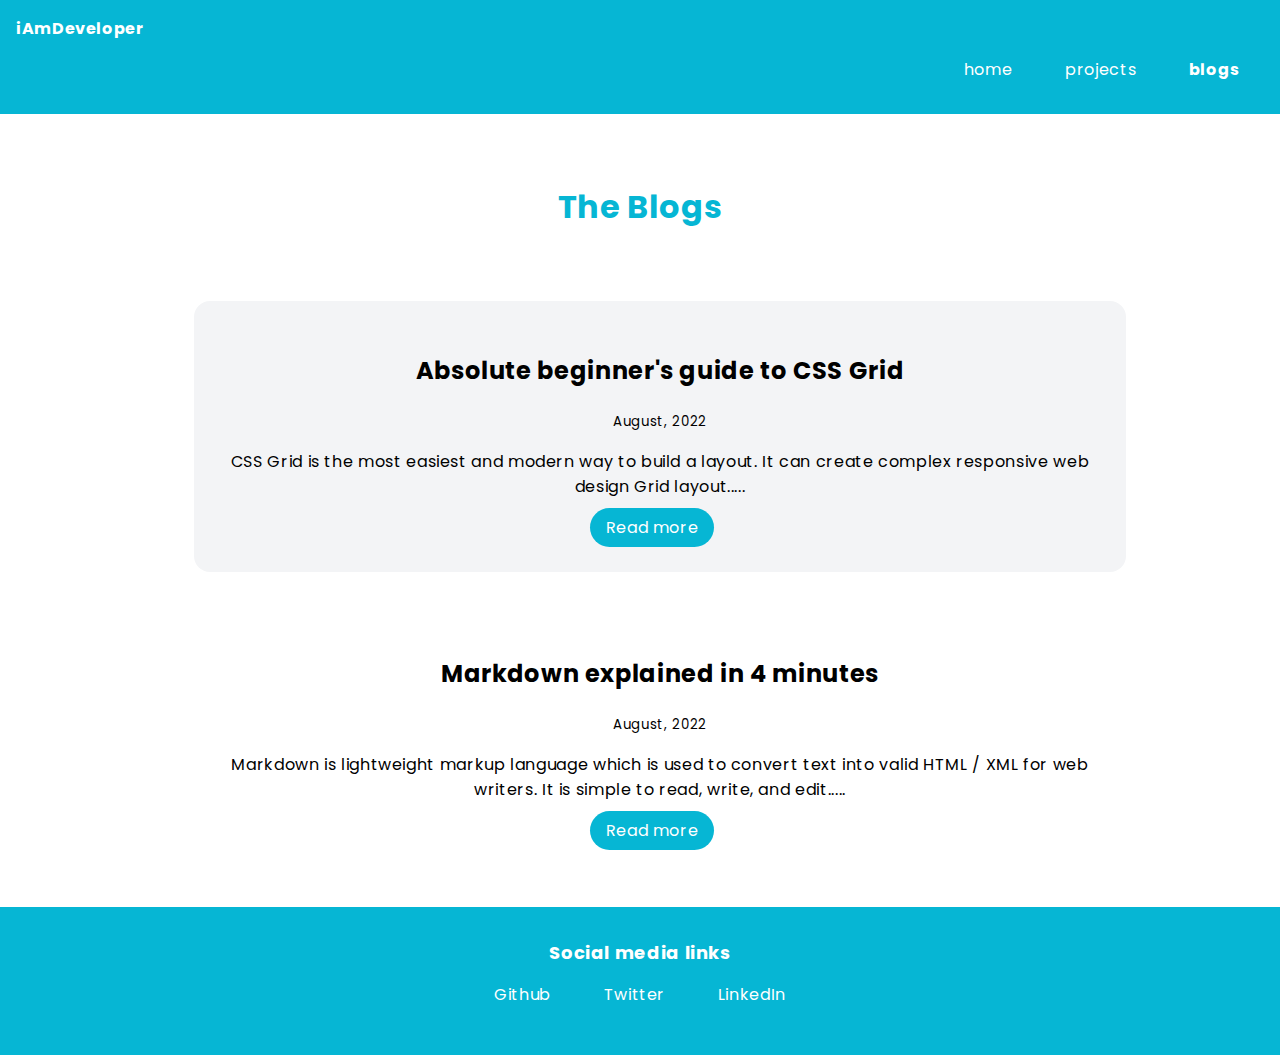
==== blogs.html @ d75e8ef9 "Blogs and projects link added" ====
<!DOCTYPE html>
<html lang="en">
  <head>
    <meta charset="UTF-8" />
    <meta http-equiv="X-UA-Compatible" content="IE=edge" />
    <meta name="viewport" content="width=device-width, initial-scale=1.0" />
    <title>Blogs | PrachiSahu</title>
    <link rel="stylesheet" href="style.css" />
  </head>
  <body>
    <nav class="navigation container">
      <div class="nav-brand">iAmDeveloper</div>
      <ul class="list-non-bullet nav-pills">
        <li class="list-item-inline">
          <a class="link" href="index.html">home</a>
        </li>
        <li class="list-item-inline">
          <a class="link" href="projects.html">projects</a>
        </li>
        <li class="list-item-inline">
          <a class="link link-active" href="blogs.html">blogs</a>
        </li>
      </ul>
    </nav>

    <header class="hero">
      <h1 class="hero-heading">
        <span class="heading-inverted">The Blogs</span>
      </h1>
    </header>

    <ul class="">
      <li class="section list-non-bullet ow">
        <h2>Absolute beginner's guide to CSS Grid</h2>
        <small>August, 2022</small>
        <p>
          CSS Grid is the most easiest and modern way to build a layout. It can
          create complex responsive web design Grid layout.....
        </p>
        <a
          class="link link-primary"
          href="https://prachiblogs.hashnode.dev/absolute-beginners-guide-to-css-grid"
          >Read more</a
        >
      </li>
      <li class="section list-non-bullet">
        <h2>Markdown explained in 4 minutes</h2>
        <small>August, 2022</small>
        <p>
          Markdown is lightweight markup language which is used to convert text
          into valid HTML / XML for web writers. It is simple to read, write,
          and edit.....
        </p>
        <a
          class="link link-primary"
          href="https://prachiblogs.hashnode.dev/markdown"
          >Read more</a
        >
      </li>
    </ul>

    <footer class="footer">
      <div class="footer-header">Social media links</div>
      <ul class="social-links list-non-bullet">
        <li class="list-item-inline">
          <a class="link" href="https://github.com/prachi-sahu-codes">Github</a>
        </li>
        <li class="list-item-inline">
          <a class="link" href="https://twitter.com/sahuprachi637">Twitter</a>
        </li>
        <li class="list-item-inline">
          <a
            class="link"
            href="https://www.linkedin.com/in/prachi-sahu-96b228200/"
            >LinkedIn</a
          >
        </li>
      </ul>
    </footer>
  </body>
</html>
---- style.css ----
@import url("https://fonts.googleapis.com/css2?family=Poppins:wght@400;500;600;700&display=swap");

:root {
  --primary-color: #06b6d4;
  --dark-gray: #6b7280;
  --off-white: #f3f4f6;
}

body {
  font-family: "Poppins", sans-serif;
  margin: 0px;
  letter-spacing: 0.04rem;
}

/****  container  ****/
.container {
  padding: 0rem 1rem;
}

.container-center {
  max-width: 600px;
  margin: auto;
}

/**  Links  **/

.link {
  text-decoration: none;
  padding: 0.5rem 1rem;
  margin-top: 1rem;
  margin-bottom: 1rem;
}
.link-primary {
  background-color: var(--primary-color);
  border-radius: 2rem;
  color: white;
  margin-right: 1rem;
}

.link-secondary {
  color: var(--primary-color);
  border-radius: 2rem;
  border: 1px solid var(--primary-color);
}

/** hr **/
hr {
  margin: 2rem 0rem;
}

/***  list  ***/
.list-non-bullet {
  list-style: none;
}

.list-item-inline {
  display: inline;
  padding: 0rem 0.5rem;
}

/***  nav  ***/

.navigation {
  background-color: var(--primary-color);
  color: white;
  padding: 1rem;
}

.navigation .nav-brand {
  font-weight: bold;
}

.navigation .link {
  color: white;
}

.navigation .nav-pills {
  /* display: flex;
  justify-content: end; */
  text-align: end;
}

.navigation .link-active {
  font-weight: bold;
}

/***  hero  ***/

.hero {
  padding: 2rem;
}

.hero .hero-img {
  max-width: 400px;
  display: block;
  margin: 2rem auto;
}

.hero .hero-heading {
  text-align: center;
  padding-top: 1rem;
  color: var(--dark-gray);
}

.hero .hero-heading .heading-inverted {
  color: var(--primary-color);
}

/***  section  ***/

.section {
  padding: 2rem;
  margin-bottom: 2rem !important;
}

.section {
  text-align: center;
  max-width: 70%;
  margin: 0 auto;
}

.ow {
  border-radius: 1rem;
  background-color: var(--off-white);
}

/***  footers  ***/

.footer {
  background-color: var(--primary-color);
  padding: 2rem 1rem;
  text-align: center;
  color: white;
}

.footer .footer-header {
  font-weight: bold;
  font-size: large;
}

.footer .link {
  color: white;
}

.footer ul {
  padding-inline-start: 0px;
}

/***extra***/
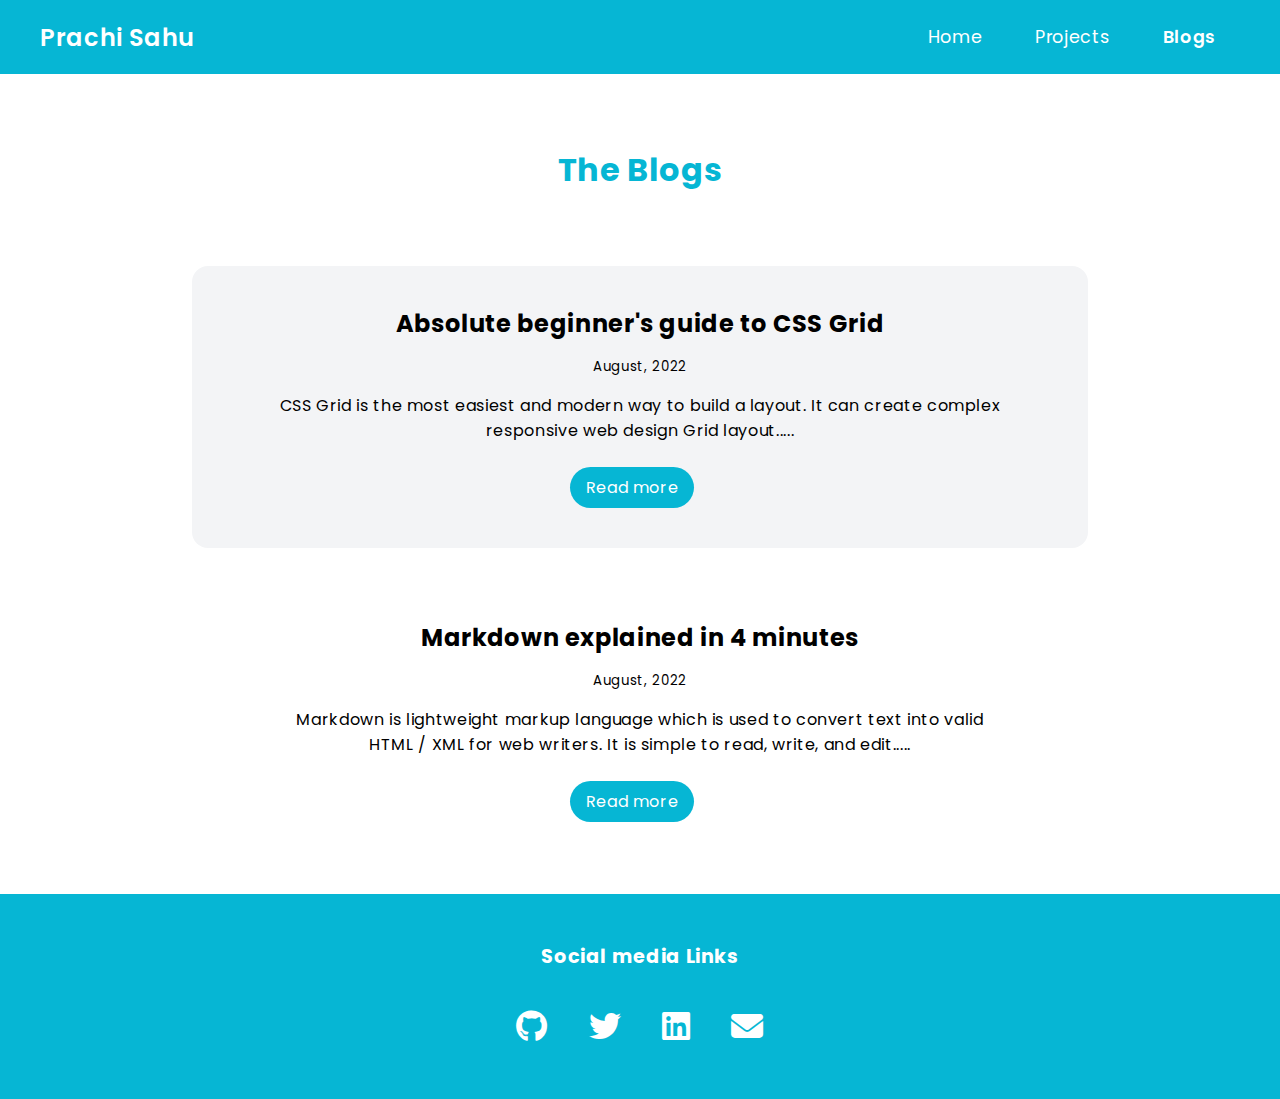
==== commit d3fbe3b7: "2 projects added" ====
--- a/blogs.html
+++ b/blogs.html
@@ -4,21 +4,25 @@
     <meta charset="UTF-8" />
     <meta http-equiv="X-UA-Compatible" content="IE=edge" />
     <meta name="viewport" content="width=device-width, initial-scale=1.0" />
+    <link
+      rel="stylesheet"
+      href="https://cdnjs.cloudflare.com/ajax/libs/font-awesome/6.2.0/css/all.min.css"
+    />
     <title>Blogs | PrachiSahu</title>
     <link rel="stylesheet" href="style.css" />
   </head>
   <body>
     <nav class="navigation container">
-      <div class="nav-brand">iAmDeveloper</div>
+      <div class="nav-brand">Prachi Sahu</div>
       <ul class="list-non-bullet nav-pills">
         <li class="list-item-inline">
-          <a class="link" href="index.html">home</a>
+          <a class="link" href="index.html">Home</a>
         </li>
         <li class="list-item-inline">
-          <a class="link" href="projects.html">projects</a>
+          <a class="link" href="projects.html">Projects</a>
         </li>
         <li class="list-item-inline">
-          <a class="link link-active" href="blogs.html">blogs</a>
+          <a class="link link-active" href="blogs.html">Blogs</a>
         </li>
       </ul>
     </nav>
@@ -32,8 +36,8 @@
     <ul class="">
       <li class="section list-non-bullet ow">
         <h2>Absolute beginner's guide to CSS Grid</h2>
-        <small>August, 2022</small>
-        <p>
+        <small class="date-li">August, 2022</small>
+        <p class="description-li">
           CSS Grid is the most easiest and modern way to build a layout. It can
           create complex responsive web design Grid layout.....
         </p>
@@ -45,8 +49,8 @@
       </li>
       <li class="section list-non-bullet">
         <h2>Markdown explained in 4 minutes</h2>
-        <small>August, 2022</small>
-        <p>
+        <small class="date-li">August, 2022</small>
+        <p class="description-li">
           Markdown is lightweight markup language which is used to convert text
           into valid HTML / XML for web writers. It is simple to read, write,
           and edit.....
@@ -59,23 +63,32 @@
       </li>
     </ul>
 
-    <footer class="footer">
-      <div class="footer-header">Social media links</div>
-      <ul class="social-links list-non-bullet">
-        <li class="list-item-inline">
-          <a class="link" href="https://github.com/prachi-sahu-codes">Github</a>
-        </li>
-        <li class="list-item-inline">
-          <a class="link" href="https://twitter.com/sahuprachi637">Twitter</a>
-        </li>
-        <li class="list-item-inline">
-          <a
-            class="link"
-            href="https://www.linkedin.com/in/prachi-sahu-96b228200/"
-            >LinkedIn</a
-          >
-        </li>
-      </ul>
+    <footer>
+      <div>
+        <div class="footer-name">Social media Links</div>
+        <a
+          class="footer-links"
+          href="https://github.com/prachi-sahu-codes"
+          target="_blank"
+        >
+          <i class="fa-brands fa-github" aria-hidden="true"></i>
+        </a>
+
+        <a class="footer-links" href="https://twitter.com/sahuprachi637">
+          <i class="fa-brands fa-twitter"></i>
+        </a>
+
+        <a
+          class="footer-links"
+          href="https://www.linkedin.com/in/prachi-sahu-96b228200/"
+        >
+          <i class="fa-brands fa-linkedin"></i>
+        </a>
+
+        <a class="footer-links" href="mailto:prachisahu998@gmail.com">
+          <i class="fa-solid fa-envelope"></i>
+        </a>
+      </div>
     </footer>
   </body>
 </html>
--- a/style.css
+++ b/style.css
@@ -6,6 +6,12 @@
   --off-white: #f3f4f6;
 }
 
+* {
+  margin: 0;
+  padding: 0;
+  box-sizing: border-box;
+}
+
 body {
   font-family: "Poppins", sans-serif;
   margin: 0px;
@@ -25,12 +31,20 @@
 /**  Links  **/
 
 .link {
+  display: inline-block;
   text-decoration: none;
   padding: 0.5rem 1rem;
-  margin-top: 1rem;
-  margin-bottom: 1rem;
-}
+  transition: all 100ms ease-in-out;
+}
+
+.link-primary:hover,
+.link-secondary:hover,
+.link:hover {
+  transform: scale(1.05);
+}
+
 .link-primary {
+  display: inline-block;
   background-color: var(--primary-color);
   border-radius: 2rem;
   color: white;
@@ -38,6 +52,7 @@
 }
 
 .link-secondary {
+  display: inline-block;
   color: var(--primary-color);
   border-radius: 2rem;
   border: 1px solid var(--primary-color);
@@ -51,6 +66,7 @@
 /***  list  ***/
 .list-non-bullet {
   list-style: none;
+  width: 70%;
 }
 
 .list-item-inline {
@@ -63,15 +79,20 @@
 .navigation {
   background-color: var(--primary-color);
   color: white;
-  padding: 1rem;
-}
-
-.navigation .nav-brand {
-  font-weight: bold;
+  padding: 1rem 2.5rem;
+  display: flex;
+  justify-content: space-between;
+  align-items: center;
+}
+
+.nav-brand {
+  font-size: 1.5rem;
+  font-weight: 600;
 }
 
 .navigation .link {
   color: white;
+  font-size: 1.1rem;
 }
 
 .navigation .nav-pills {
@@ -81,7 +102,7 @@
 }
 
 .navigation .link-active {
-  font-weight: bold;
+  font-weight: 600;
 }
 
 /***  hero  ***/
@@ -98,7 +119,7 @@
 
 .hero .hero-heading {
   text-align: center;
-  padding-top: 1rem;
+  padding: 2.5rem 0;
   color: var(--dark-gray);
 }
 
@@ -109,7 +130,7 @@
 /***  section  ***/
 
 .section {
-  padding: 2rem;
+  padding: 2.5rem;
   margin-bottom: 2rem !important;
 }
 
@@ -124,9 +145,26 @@
   background-color: var(--off-white);
 }
 
+.date-li {
+  display: inline-block;
+  margin: 1rem 1rem;
+}
+
+.description-li {
+  margin: auto;
+  margin-bottom: 1.5rem;
+  max-width: 90%;
+}
+.description {
+  margin: 1rem;
+}
+.bold {
+  font-weight: 500;
+}
+
 /***  footers  ***/
 
-.footer {
+/* .footer {
   background-color: var(--primary-color);
   padding: 2rem 1rem;
   text-align: center;
@@ -144,6 +182,39 @@
 
 .footer ul {
   padding-inline-start: 0px;
-}
-
-/***extra***/
+} */
+
+/***footer***/
+footer {
+  width: 100%;
+  font-size: 2rem;
+  font-weight: 500;
+  background-color: var(--primary-color);
+  padding: 2rem 1rem;
+  text-align: center;
+  color: white;
+}
+
+.footer-links {
+  display: inline-block;
+  color: #fff;
+  padding: 1rem;
+  text-decoration: none;
+  font-size: 2rem;
+}
+
+.footer-links:hover {
+  transform: scale(1.05);
+}
+
+.footer-name {
+  font-size: 1.2rem;
+  padding: 1rem 1rem 1rem 1rem;
+  font-weight: bold;
+}
+
+.projects-ul {
+  display: flex;
+  flex-direction: column-reverse;
+  width: 100%;
+}
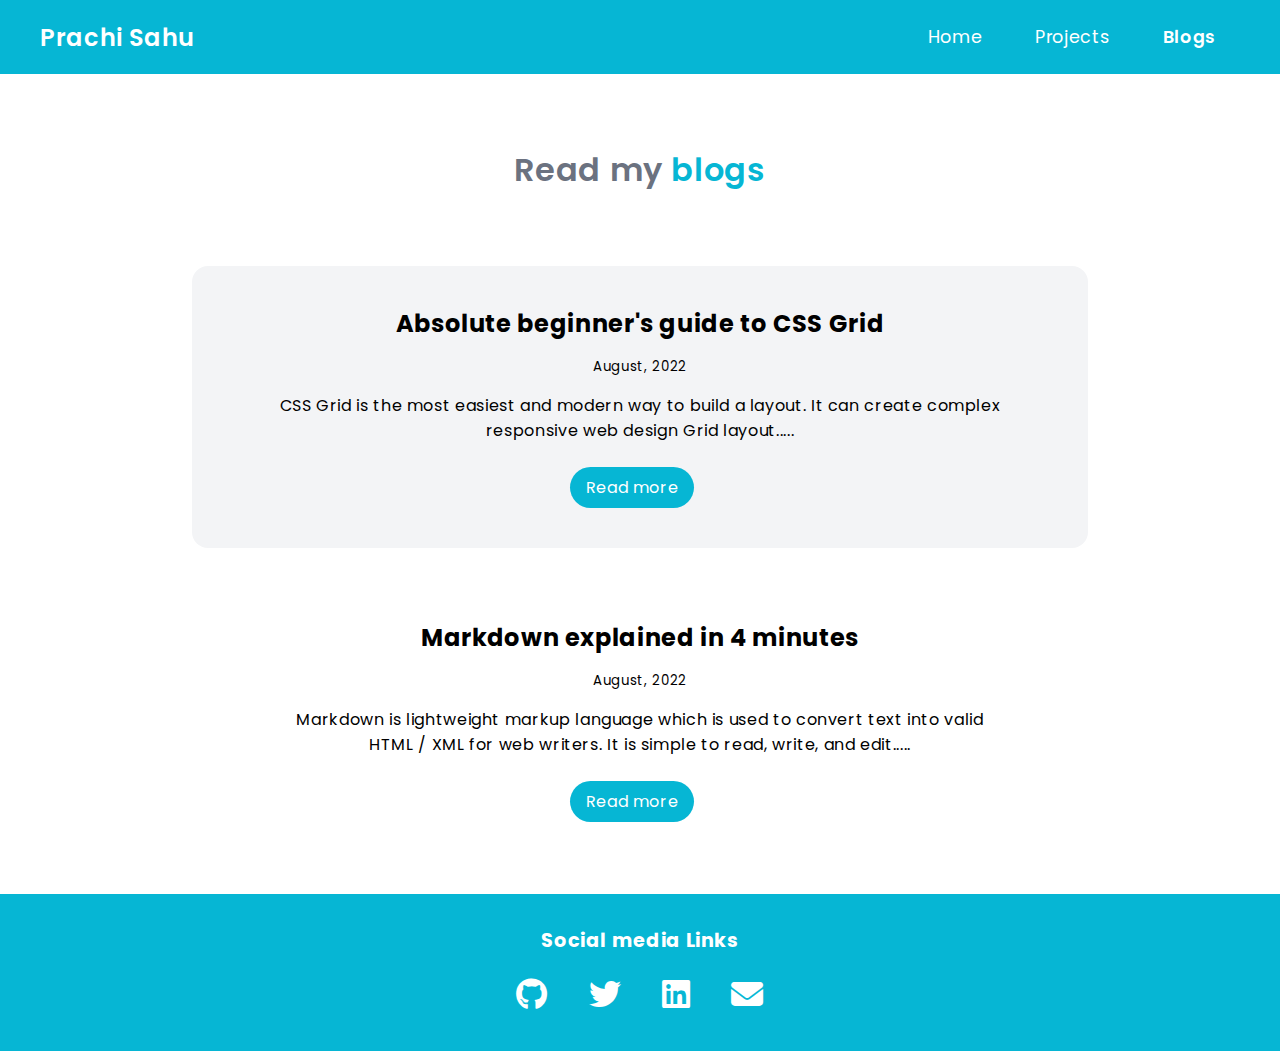
==== commit 665e4b4a: "minor modifications in header and footer" ====
--- a/blogs.html
+++ b/blogs.html
@@ -29,7 +29,8 @@
 
     <header class="hero">
       <h1 class="hero-heading">
-        <span class="heading-inverted">The Blogs</span>
+        Read my
+        <span class="heading-inverted">blogs</span>
       </h1>
     </header>
 
--- a/style.css
+++ b/style.css
@@ -121,6 +121,7 @@
   text-align: center;
   padding: 2.5rem 0;
   color: var(--dark-gray);
+  font-weight: 600;
 }
 
 .hero .hero-heading .heading-inverted {
@@ -190,7 +191,7 @@
   font-size: 2rem;
   font-weight: 500;
   background-color: var(--primary-color);
-  padding: 2rem 1rem;
+  padding: 1rem;
   text-align: center;
   color: white;
 }
@@ -198,7 +199,7 @@
 .footer-links {
   display: inline-block;
   color: #fff;
-  padding: 1rem;
+  padding: 0 1rem 1rem;
   text-decoration: none;
   font-size: 2rem;
 }
@@ -209,7 +210,7 @@
 
 .footer-name {
   font-size: 1.2rem;
-  padding: 1rem 1rem 1rem 1rem;
+  padding: 1rem;
   font-weight: bold;
 }
 
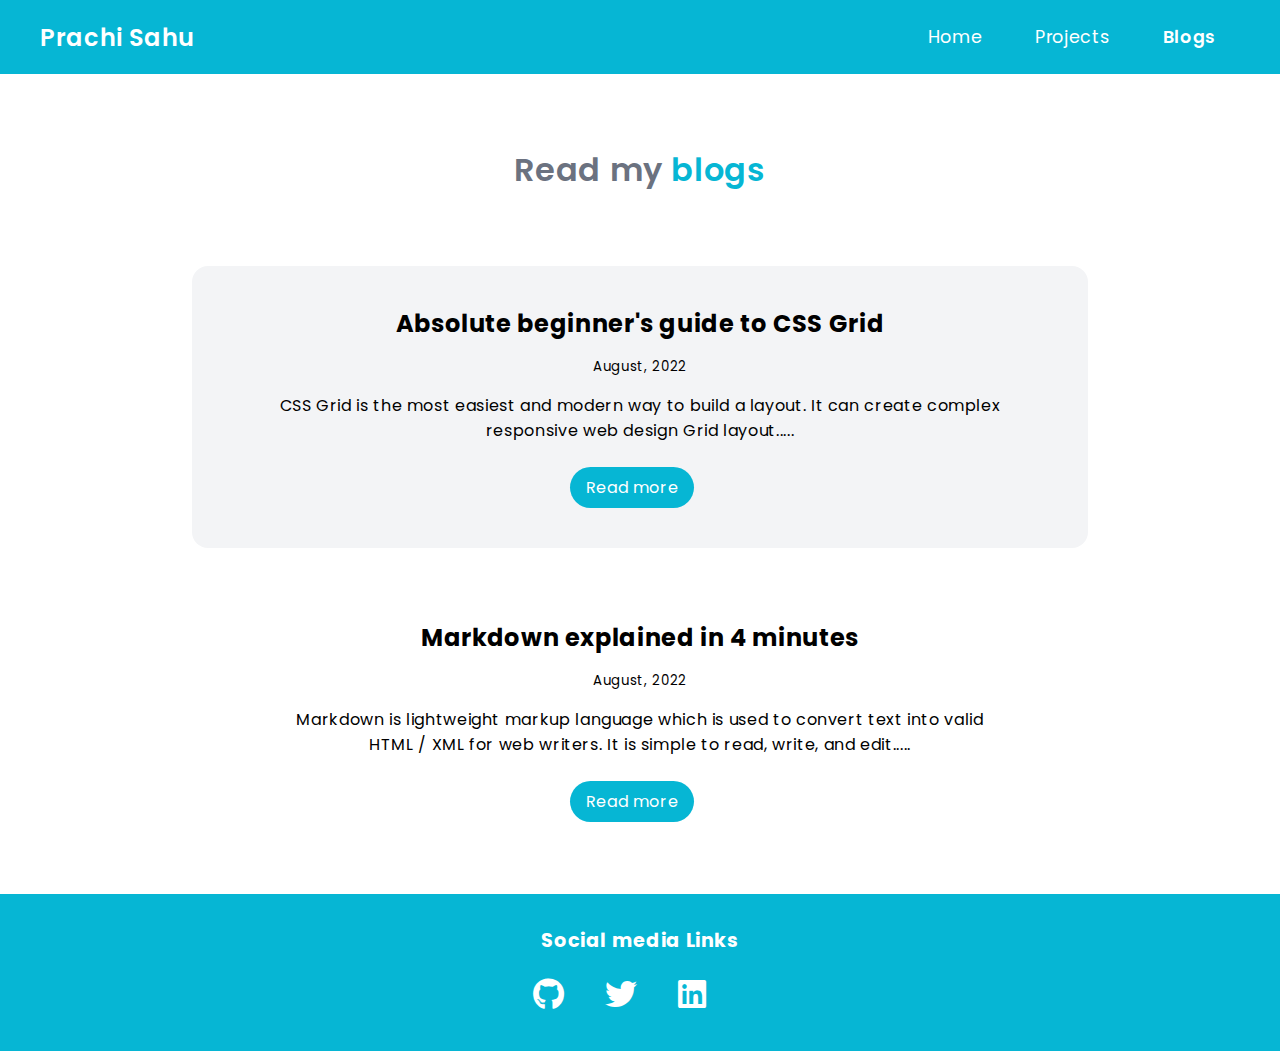
==== commit cc1ae222: "html updated" ====
--- a/blogs.html
+++ b/blogs.html
@@ -45,6 +45,7 @@
         <a
           class="link link-primary"
           href="https://prachiblogs.hashnode.dev/absolute-beginners-guide-to-css-grid"
+          target="_blank"
           >Read more</a
         >
       </li>
@@ -59,6 +60,7 @@
         <a
           class="link link-primary"
           href="https://prachiblogs.hashnode.dev/markdown"
+          target="_blank"
           >Read more</a
         >
       </li>
@@ -75,18 +77,23 @@
           <i class="fa-brands fa-github" aria-hidden="true"></i>
         </a>
 
-        <a class="footer-links" href="https://twitter.com/sahuprachi637">
+        <a
+          class="footer-links"
+          href="https://twitter.com/sahuprachi637"
+          target="_blank"
+        >
           <i class="fa-brands fa-twitter"></i>
         </a>
 
         <a
           class="footer-links"
           href="https://www.linkedin.com/in/prachi-sahu-96b228200/"
+          target="_blank"
         >
           <i class="fa-brands fa-linkedin"></i>
         </a>
 
-        <a class="footer-links" href="mailto:prachisahu998@gmail.com">
+        <a class="footer-links" href="mailto:prachisahu998@gmail.com" target="_blank>
           <i class="fa-solid fa-envelope"></i>
         </a>
       </div>
--- a/style.css
+++ b/style.css
@@ -163,27 +163,11 @@
   font-weight: 500;
 }
 
-/***  footers  ***/
-
-/* .footer {
-  background-color: var(--primary-color);
-  padding: 2rem 1rem;
-  text-align: center;
-  color: white;
+.projects-ul {
+  display: flex;
+  flex-direction: column-reverse;
+  width: 100%;
 }
-
-.footer .footer-header {
-  font-weight: bold;
-  font-size: large;
-}
-
-.footer .link {
-  color: white;
-}
-
-.footer ul {
-  padding-inline-start: 0px;
-} */
 
 /***footer***/
 footer {
@@ -213,9 +197,3 @@
   padding: 1rem;
   font-weight: bold;
 }
-
-.projects-ul {
-  display: flex;
-  flex-direction: column-reverse;
-  width: 100%;
-}
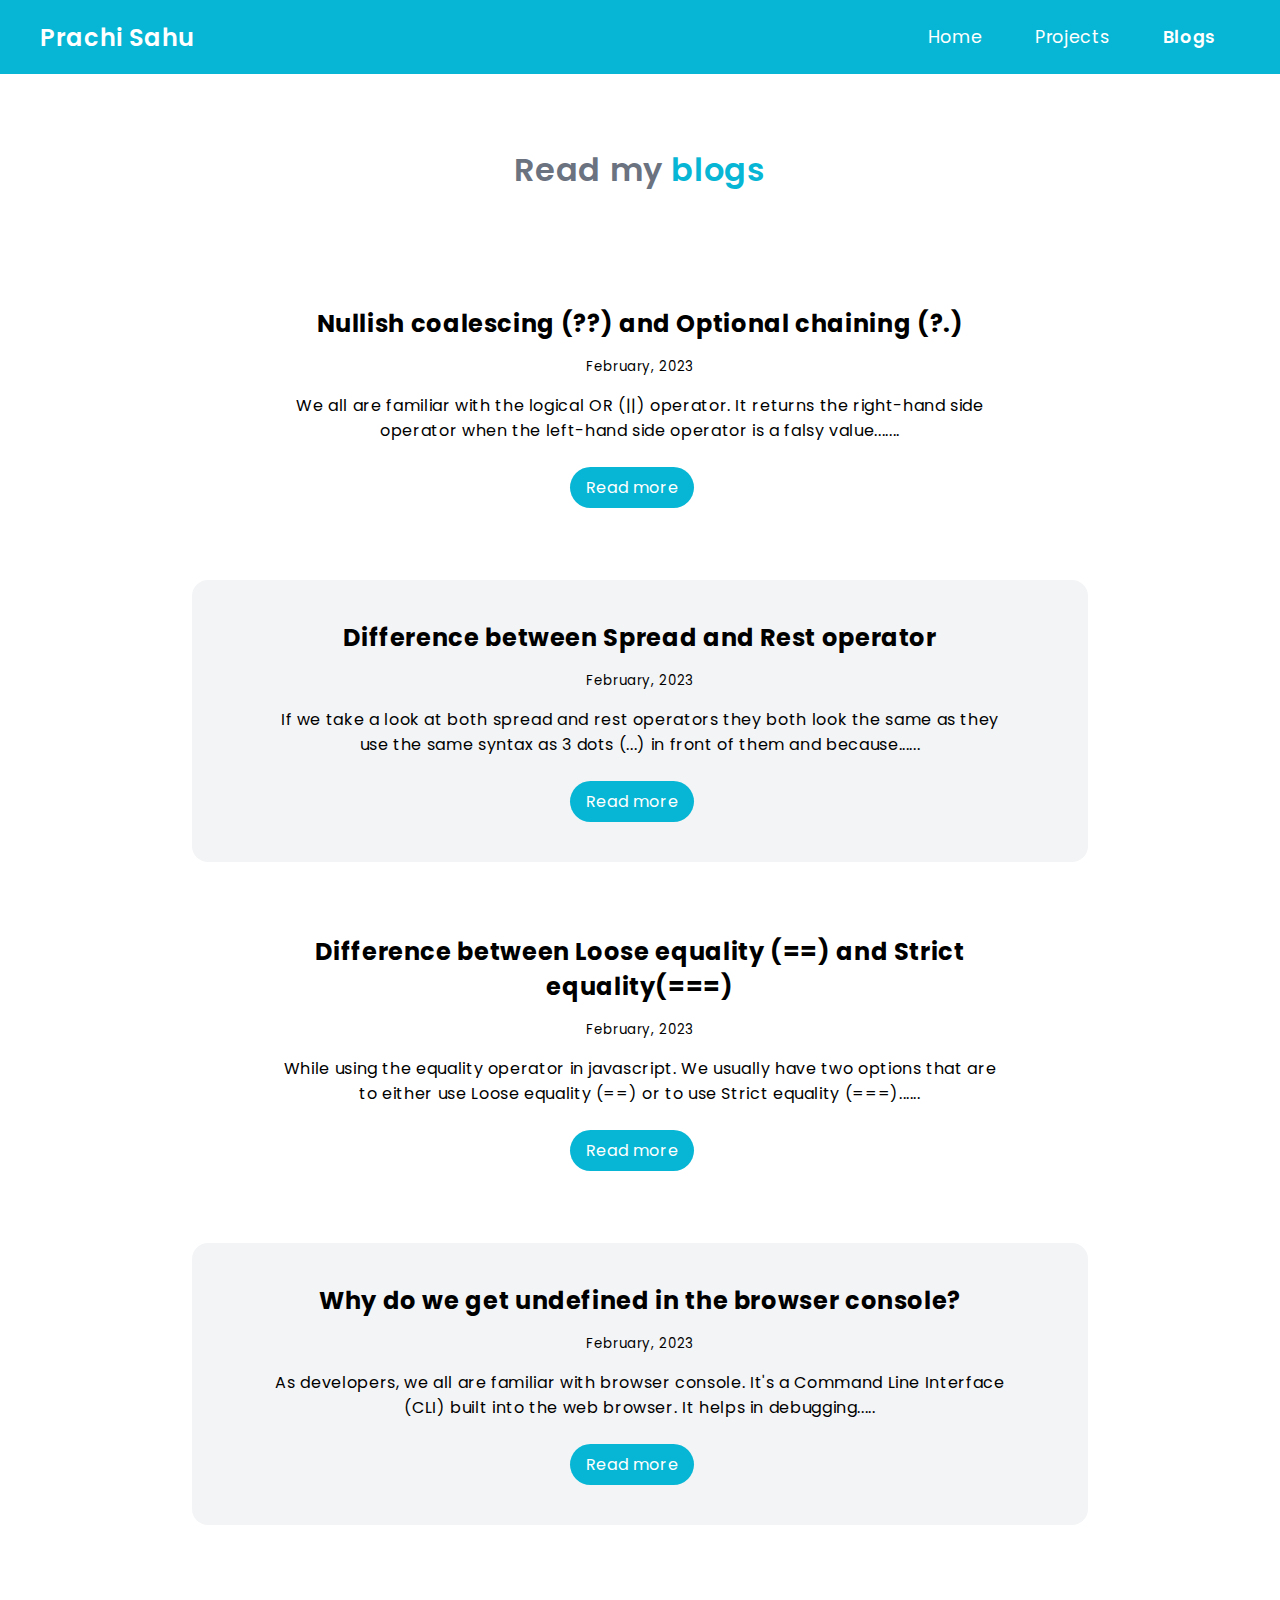
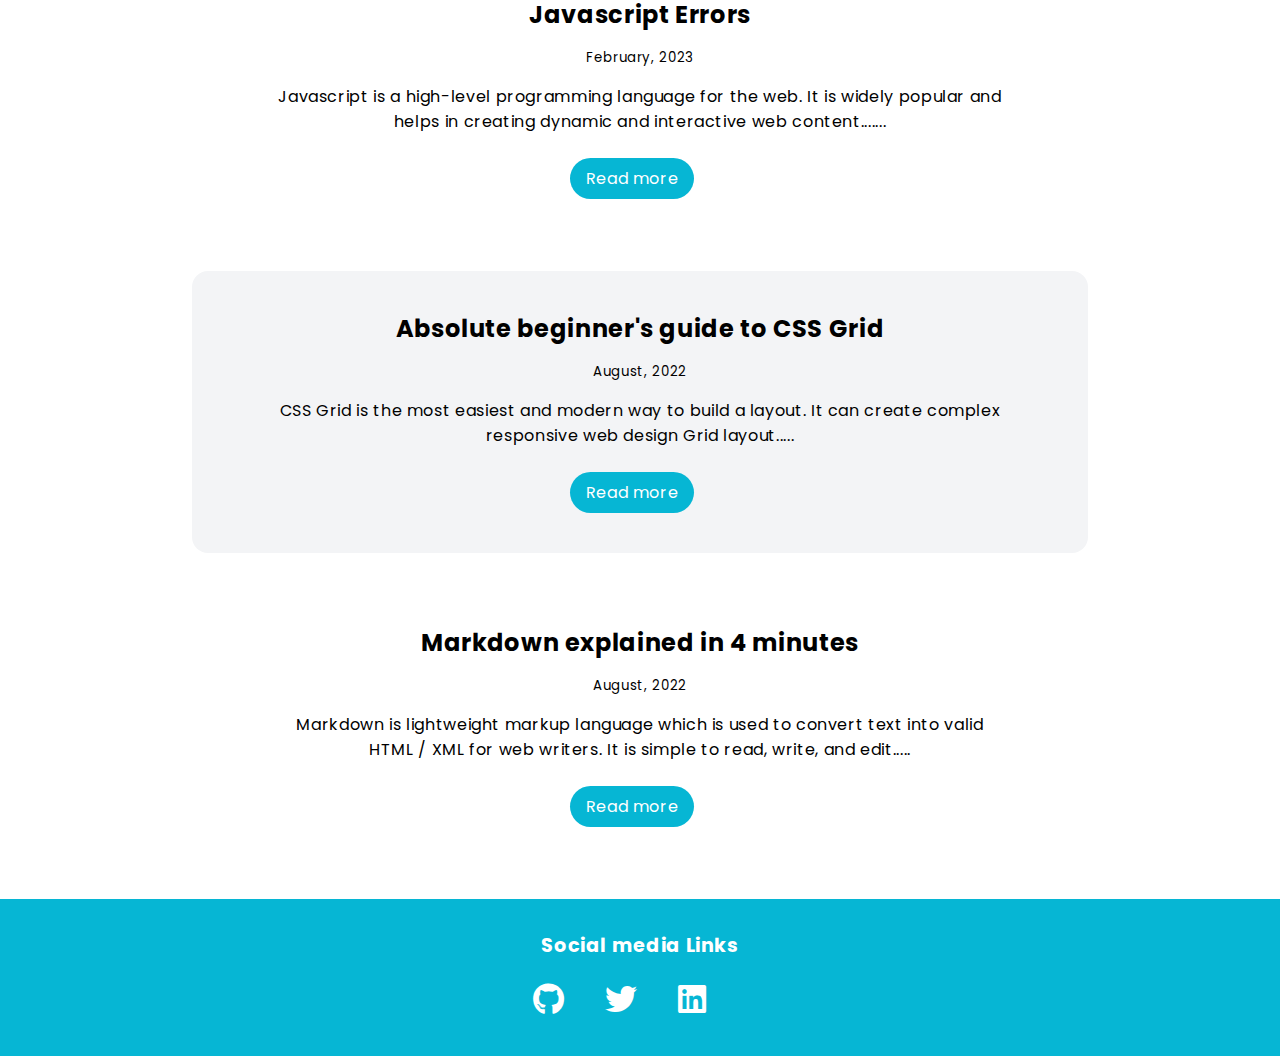
==== commit f5d1f1a6: "blogs added" ====
--- a/blogs.html
+++ b/blogs.html
@@ -34,7 +34,78 @@
       </h1>
     </header>
 
-    <ul class="">
+    <ul class="unordered-list">
+
+      <li class="section list-non-bullet">
+        <h2>Nullish coalescing (??) and Optional chaining (?.)</h2>
+        <small class="date-li">February, 2023</small>
+        <p class="description-li">
+          We all are familiar with the logical OR (||) operator. It returns the right-hand side operator when the left-hand side operator is a falsy value.......
+        </p>
+        <a
+          class="link link-primary"
+          href="https://prachiblogs.hashnode.dev/nullish-coalescing-and-optional-chaining"
+          target="_blank"
+          >Read more</a
+        >
+      </li>
+
+      <li class="section list-non-bullet ow">
+        <h2>Difference between Spread and Rest operator</h2>
+        <small class="date-li">February, 2023</small>
+        <p class="description-li">
+          If we take a look at both spread and rest operators they both look the same as they use the same syntax as 3 dots (...) in front of them and because......
+        </p>
+        <a
+          class="link link-primary"
+          href="https://prachiblogs.hashnode.dev/difference-between-spread-and-rest-operator"
+          target="_blank"
+          >Read more</a
+        >
+      </li>
+
+      <li class="section list-non-bullet">
+        <h2>Difference between Loose equality (==) and Strict equality(===)</h2>
+        <small class="date-li">February, 2023</small>
+        <p class="description-li">
+          While using the equality operator in javascript. We usually have two options that are to either use Loose equality (==) or to use Strict equality (===)......
+        </p>
+        <a
+          class="link link-primary"
+          href="https://prachiblogs.hashnode.dev/difference-between-loose-equality-and-strict-equality"
+          target="_blank"
+          >Read more</a
+        >
+      </li>
+
+      <li class="section list-non-bullet ow">
+        <h2>Why do we get undefined in the browser console?</h2>
+        <small class="date-li">February, 2023</small>
+        <p class="description-li">
+          As developers, we all are familiar with browser console. It's a Command Line Interface (CLI) built into the web browser. It helps in debugging.....
+        </p>
+        <a
+          class="link link-primary"
+          href="https://prachiblogs.hashnode.dev/why-do-we-get-undefined-in-the-browser-console"
+          target="_blank"
+          >Read more</a
+        >
+      </li>
+
+      <li class="section list-non-bullet">
+        <h2>Javascript Errors</h2>
+        <small class="date-li">February, 2023</small>
+        <p class="description-li">
+          Javascript is a high-level programming language for the web. It is widely popular and helps in creating dynamic and interactive web content.......
+        </p>
+        <a
+          class="link link-primary"
+          href="https://prachiblogs.hashnode.dev/javascript-errors"
+          target="_blank"
+          >Read more</a
+        >
+      </li>
+
       <li class="section list-non-bullet ow">
         <h2>Absolute beginner's guide to CSS Grid</h2>
         <small class="date-li">August, 2022</small>
@@ -64,6 +135,7 @@
           >Read more</a
         >
       </li>
+
     </ul>
 
     <footer>
@@ -79,7 +151,7 @@
 
         <a
           class="footer-links"
-          href="https://twitter.com/sahuprachi637"
+          href="https://twitter.com/_prachi_sahu"
           target="_blank"
         >
           <i class="fa-brands fa-twitter"></i>
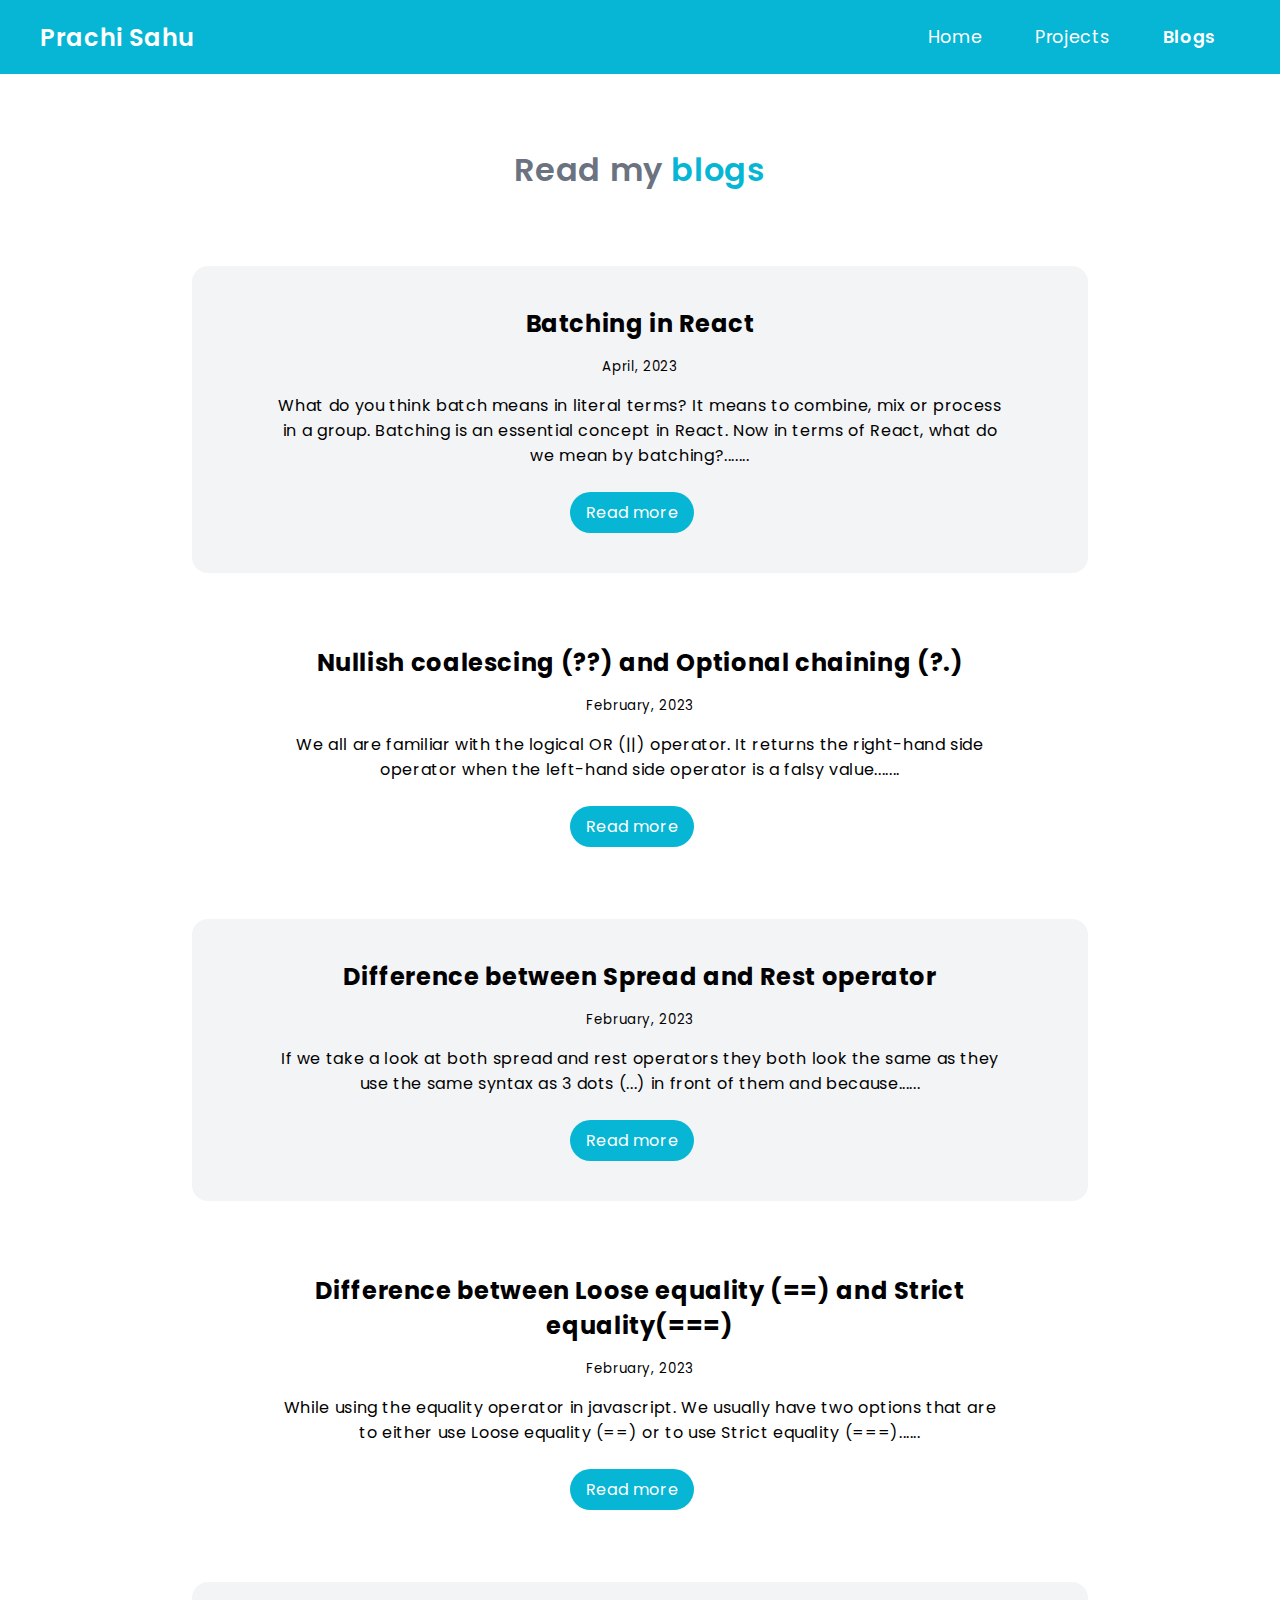
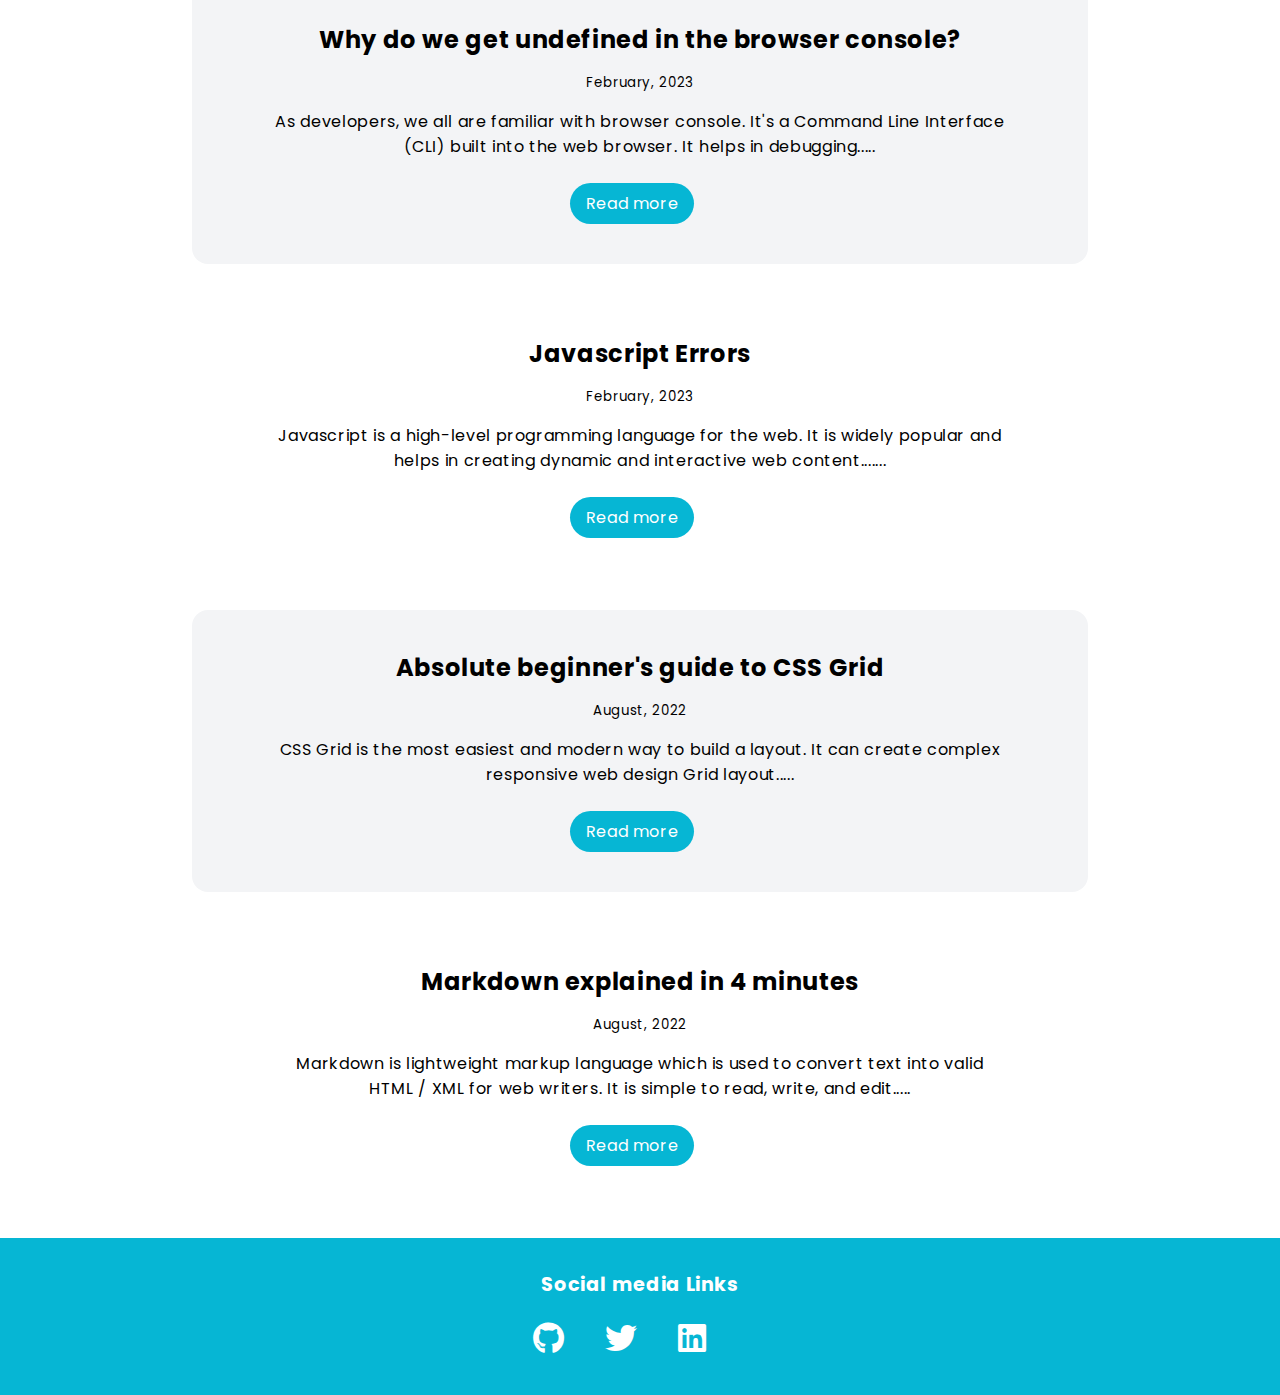
==== commit 4c648065: "feat: major project added" ====
--- a/blogs.html
+++ b/blogs.html
@@ -35,6 +35,20 @@
     </header>
 
     <ul class="unordered-list">
+
+      <li class="section list-non-bullet ow">
+        <h2>Batching in React</h2>
+        <small class="date-li">April, 2023</small>
+        <p class="description-li">
+          What do you think batch means in literal terms? It means to combine, mix or process in a group. Batching is an essential concept in React. Now in terms of React, what do we mean by batching?.......
+        </p>
+        <a
+          class="link link-primary"
+          href="https://prachiblogs.hashnode.dev/batching-in-react?source=more_articles_bottom_blogs"
+          target="_blank"
+          >Read more</a
+        >
+      </li>
 
       <li class="section list-non-bullet">
         <h2>Nullish coalescing (??) and Optional chaining (?.)</h2>
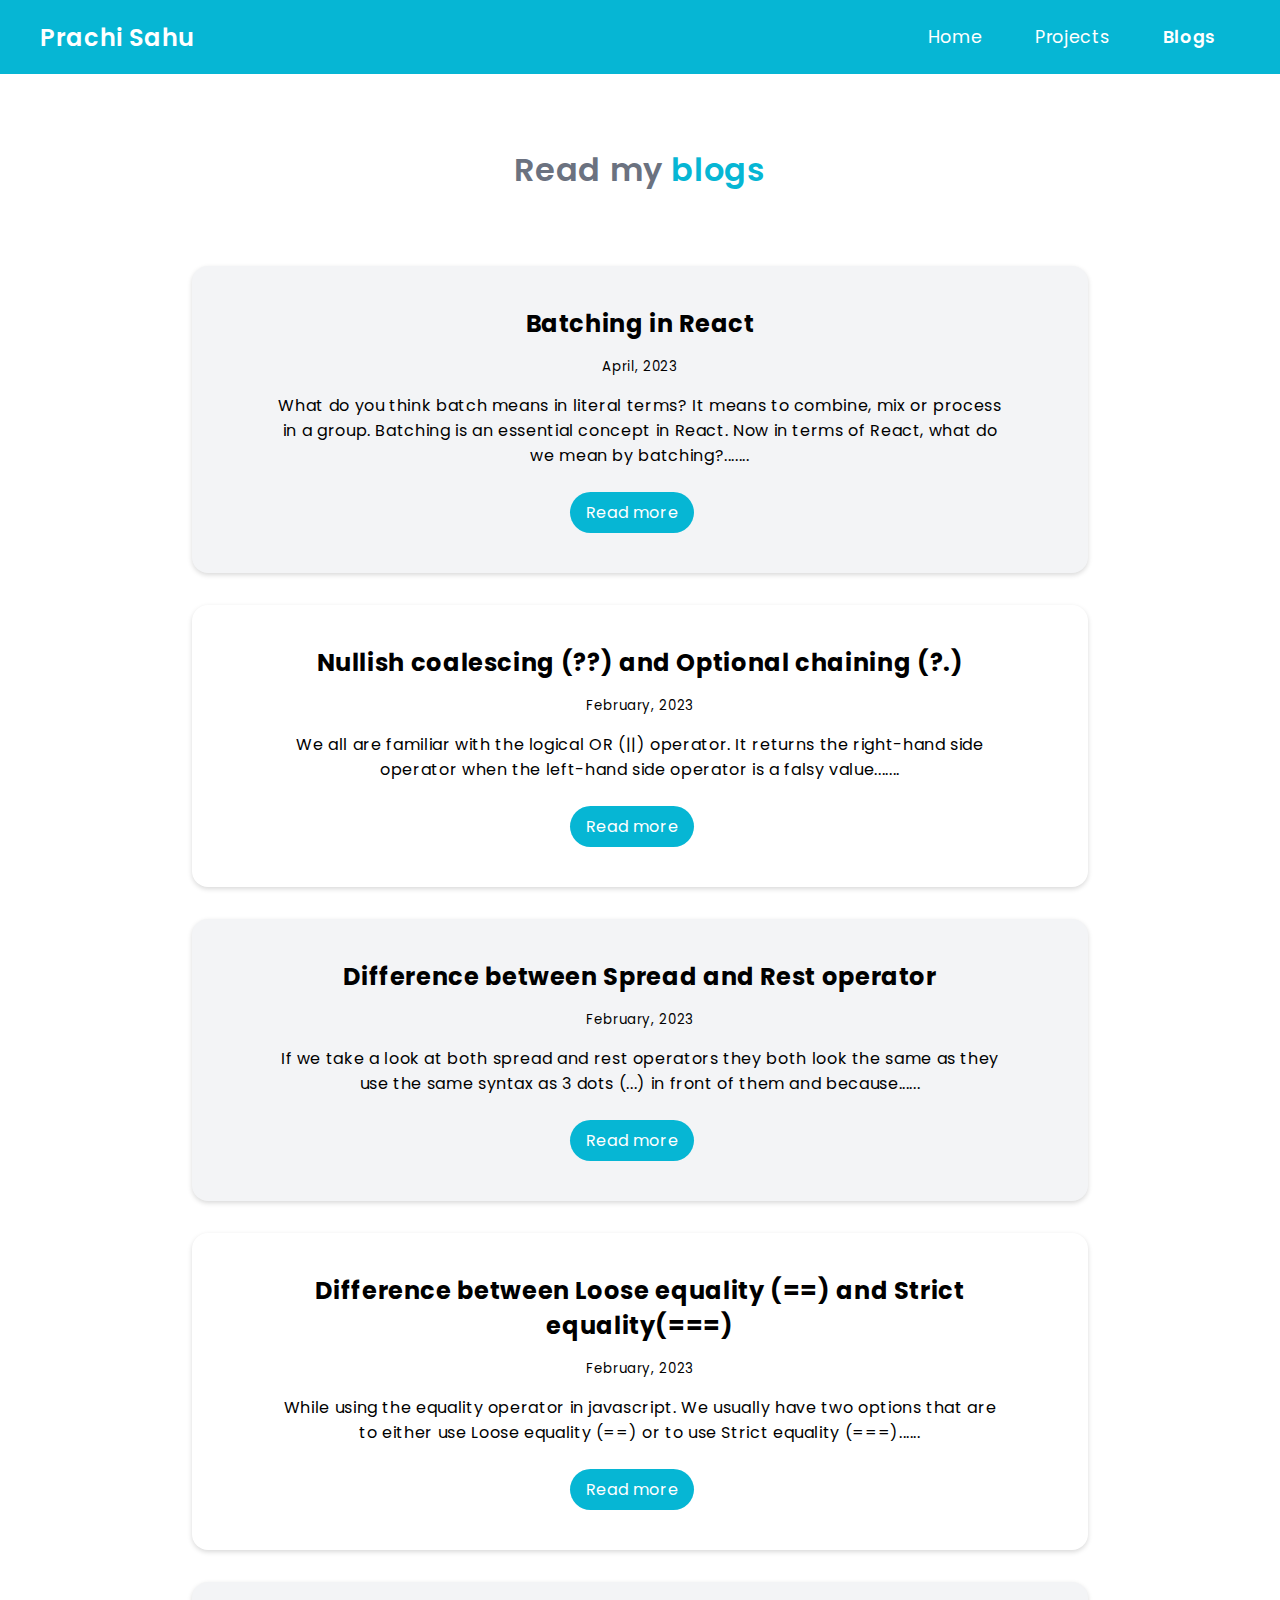
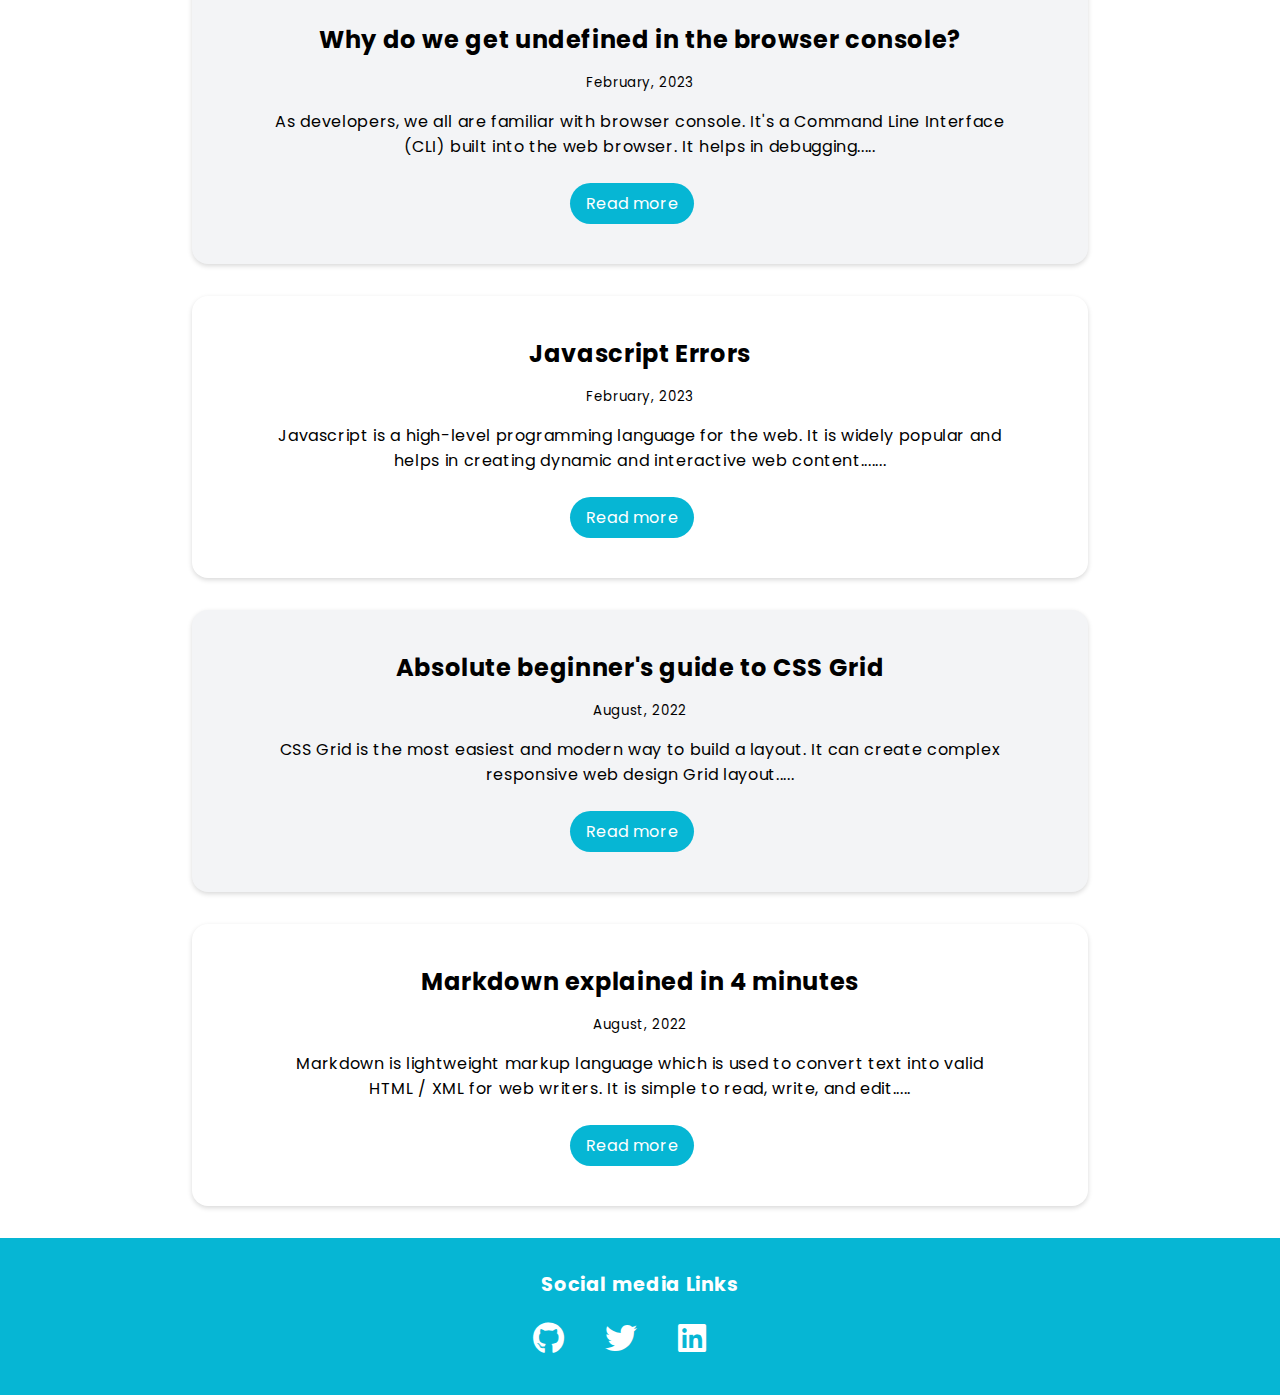
==== commit 25d974b2: "css: css added" ====
--- a/blogs.html
+++ b/blogs.html
@@ -50,7 +50,7 @@
         >
       </li>
 
-      <li class="section list-non-bullet">
+      <li class="section list-non-bullet ow1">
         <h2>Nullish coalescing (??) and Optional chaining (?.)</h2>
         <small class="date-li">February, 2023</small>
         <p class="description-li">
@@ -78,7 +78,7 @@
         >
       </li>
 
-      <li class="section list-non-bullet">
+      <li class="section list-non-bullet ow1">
         <h2>Difference between Loose equality (==) and Strict equality(===)</h2>
         <small class="date-li">February, 2023</small>
         <p class="description-li">
@@ -106,7 +106,7 @@
         >
       </li>
 
-      <li class="section list-non-bullet">
+      <li class="section list-non-bullet ow1">
         <h2>Javascript Errors</h2>
         <small class="date-li">February, 2023</small>
         <p class="description-li">
@@ -134,7 +134,7 @@
           >Read more</a
         >
       </li>
-      <li class="section list-non-bullet">
+      <li class="section list-non-bullet ow1">
         <h2>Markdown explained in 4 minutes</h2>
         <small class="date-li">August, 2022</small>
         <p class="description-li">
--- a/style.css
+++ b/style.css
@@ -3,6 +3,7 @@
 :root {
   --primary-color: #06b6d4;
   --dark-gray: #6b7280;
+  --dark-lightGray: #dadde3;
   --off-white: #f3f4f6;
 }
 
@@ -132,7 +133,20 @@
 
 .section {
   padding: 2.5rem;
+  position: relative;
   margin-bottom: 2rem !important;
+}
+
+.tag {
+  position: absolute;
+  top: 0;
+  left: 0;
+  background-color: #06b6d4;
+  padding: 0.5rem;
+  font-weight: bold;
+  color: #fff;
+  border-top-left-radius: 1rem;
+  border-bottom-right-radius: 1rem;
 }
 
 .section {
@@ -141,9 +155,16 @@
   margin: 0 auto;
 }
 
+.ow1{
+  border-radius: 1rem;
+  box-shadow: 0 2px 5px rgb(217, 217, 217);
+  /* background-color: var(--dark-lightGray); */
+}
+
 .ow {
   border-radius: 1rem;
   background-color: var(--off-white);
+  box-shadow: 0 2px 5px rgb(217, 217, 217);
 }
 
 .date-li {
@@ -197,3 +218,13 @@
   padding: 1rem;
   font-weight: bold;
 }
+
+@media screen and (max-width: 580px) {
+  .link-mobile {
+    margin: 0.5rem 0;
+  }
+
+  .margin-top{
+    margin-top: 0.9rem;
+  }
+}